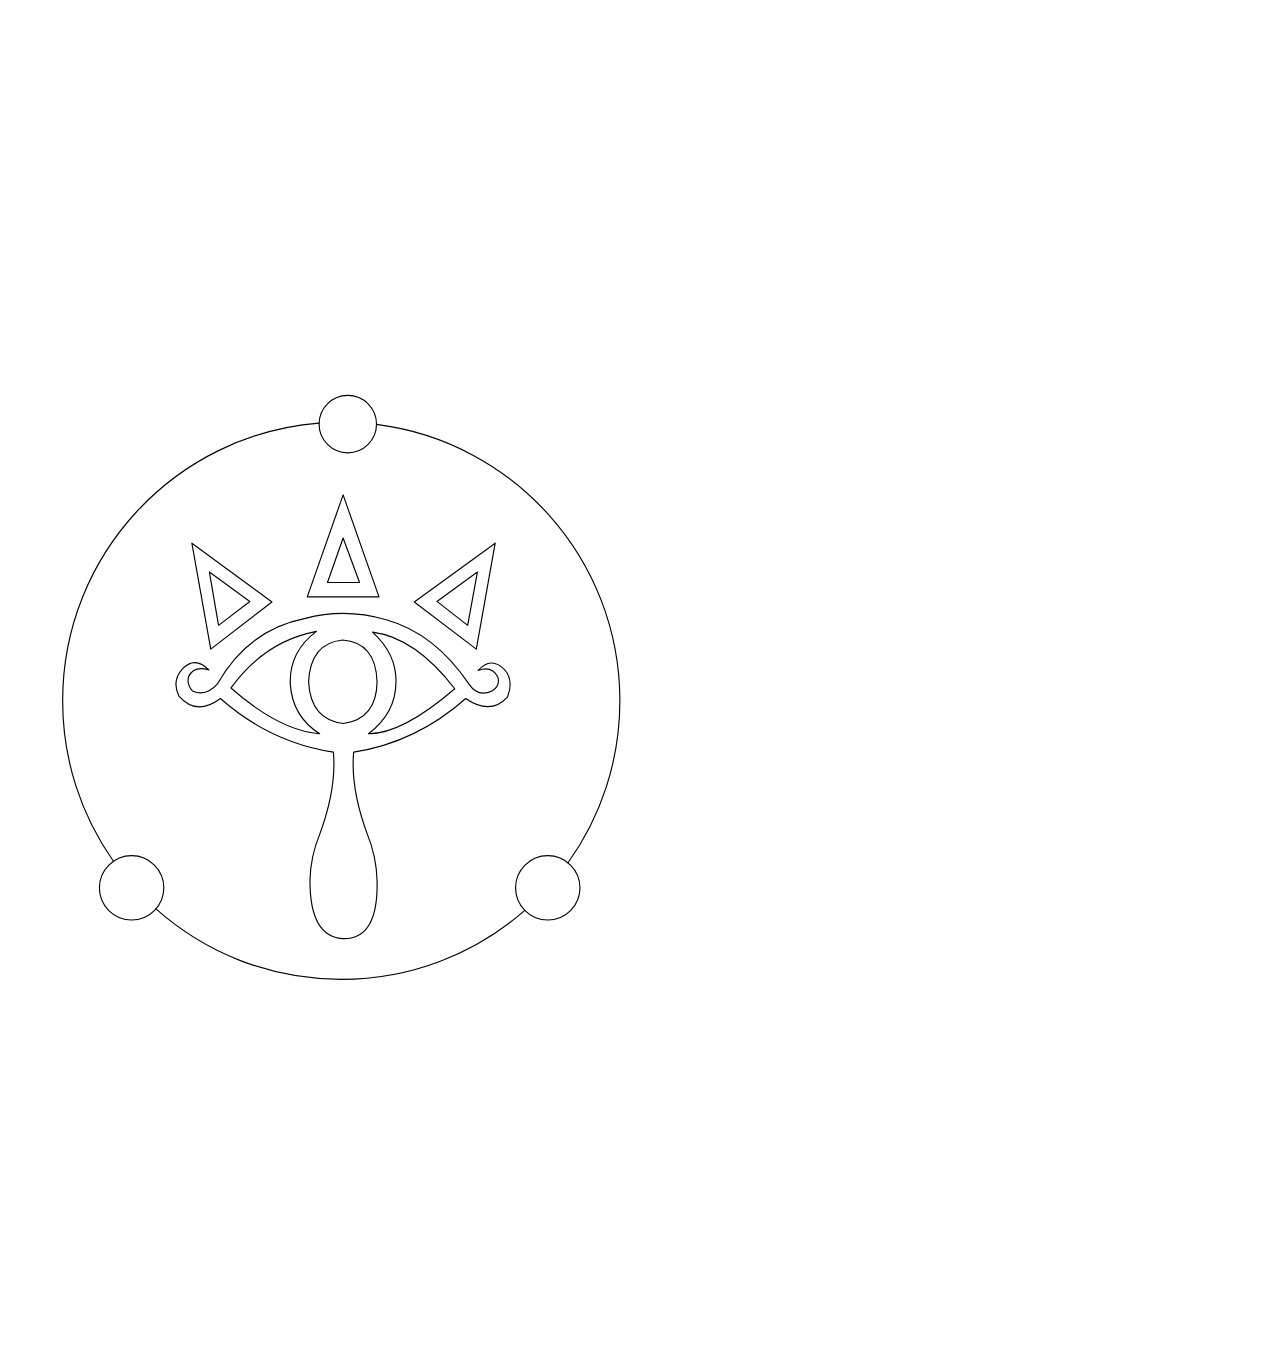
==== index.html @ 5064c21f "index.html" ====
<!DOCTYPE html>
<html>

    <head>
        <meta charset="utf-8">
        <link rel="stylesheet" type="text/css" href="css/styles.css">
        <link rel="stylesheet" type="text/css" href="css/animate.css">
     </head>
    <body>
    	<div class="graficoanimado"> 
			<svg version="1.1" id="Capa_3" xmlns="http://www.w3.org/2000/svg" xmlns:xlink="http://www.w3.org/1999/xlink" x="0px" y="0px"
				 width="50%" height="1349.932px" viewBox="0 0 1088.946 1349.932" enable-background="new 0 0 1088.946 1349.932"
				 xml:space="preserve">
			<g class="ojo animated bounceIn">
				<path fill="none" stroke="#000000" stroke-width="2" stroke-linecap="round" stroke-linejoin="round" d="M855.209,651.529
					c11.148,11.77,13.012,27.566,5.578,47.381c-19.514,21.677-43.522,22.609-72.012,2.785
					c-56.986,50.486-121.404,81.298-193.248,92.447c-3.715,41.81,4.188,89.041,23.699,141.682
					c10.217,24.781,15.787,51.416,16.719,79.904c1.545,65.971-17.19,99.258-56.205,99.879h-1.393
					c-38.715-1.553-58.068-34.84-58.068-99.879c0.613-27.869,6.183-54.504,16.719-79.904c19.512-52.641,27.407-99.871,23.69-141.682
					c-72.783-11.148-137.663-41.961-194.641-92.447c-27.566,20.444-51.408,19.052-71.541-4.177
					c-8.675-17.651-6.501-33.438,6.509-47.381c14.245-14.245,29.261-13.473,45.058,2.323c-16.728-5.268-28.338-1.552-34.84,11.149
					c-2.483,8.976-0.31,17.34,6.501,25.083c15.788,6.811,30.041,2.945,42.742-11.618c35.921-62.867,86.549-100.643,151.898-113.344
					c45.217-12.382,91.667-11.61,139.366,2.324c55.434,15.486,102.967,52.498,142.613,111.02c10.527,15.804,24,19.521,40.418,11.148
					c8.977-5.88,12.072-13.624,9.285-23.221c-6.81-13.623-18.119-17.5-33.906-11.618C825.015,636.975,840.033,636.354,855.209,651.529
					L855.209,651.529L855.209,651.529z"/>
				<path fill="none" stroke="#000000" stroke-width="2" stroke-linecap="round" stroke-linejoin="round" d="M384.168,683.584
					c55.435,48.933,106.372,75.257,152.83,78.966c-31.593-20.127-48.472-48.926-50.636-86.399
					c-1.242-36.542,13.783-66.583,45.065-90.123C472.269,597.177,423.184,629.694,384.168,683.584L384.168,683.584L384.168,683.584z"/>
				<path fill="none" stroke="#000000" stroke-width="2" stroke-linecap="round" stroke-linejoin="round" d="M769.732,684.977
					c-44.906-58.53-92.135-91.046-141.68-97.556c27.557,25.083,41.029,53.58,40.41,85.476c0,35.93-15.799,65.812-47.381,89.654
					C660.097,762.55,709.652,736.694,769.732,684.977L769.732,684.977L769.732,684.977z"/>
				<path fill="none" stroke="#000000" stroke-width="2" stroke-linecap="round" stroke-linejoin="round" d="M635.945,672.897
					c-1.553-45.217-21.375-69.218-59.46-72.003c-36.861,3.717-56.366,27.717-58.53,72.003c2.165,43.673,22.29,67.673,60.392,72.001
					C616.123,739.33,635.324,715.328,635.945,672.897L635.945,672.897L635.945,672.897z"/>
			</g>
			<g class="pestañas animated bounceIn">
				<polygon fill="none" stroke="#000000" stroke-width="2" stroke-linecap="round" stroke-linejoin="round" points="806.896,616.691 
					700.054,535.393 839.412,434.122 806.896,616.691 	"/>
				<polygon fill="none" stroke="#000000" stroke-width="2" stroke-linecap="round" stroke-linejoin="round" points="792.031,575.811 
					808.758,483.826 739.072,534.461 792.031,575.811 	"/>
				<polygon fill="none" stroke="#000000" stroke-width="2" stroke-linecap="round" stroke-linejoin="round" points="316.804,434.122 
					454.777,535.393 349.328,616.691 316.804,434.122 	"/>
				<polygon fill="none" stroke="#000000" stroke-width="2" stroke-linecap="round" stroke-linejoin="round" points="347.005,483.826 
					362.801,575.811 416.683,534.461 347.005,483.826 	"/>
				<polygon fill="none" stroke="#000000" stroke-width="2" stroke-linecap="round" stroke-linejoin="round" points="577.415,350.97 
					639.201,526.568 515.631,526.568 577.415,350.97 	"/>
				<polygon fill="none" stroke="#000000" stroke-width="2" stroke-linecap="round" stroke-linejoin="round" points="605.754,501.947 
					577.415,425.296 550.47,501.947 605.754,501.947 	"/>
			</g>
			<g class="circulo animated bounceIn">
				<path fill="none" stroke="#000000" stroke-width="2" stroke-linecap="round" stroke-linejoin="round" d="M254.991,1064.223
					c84.83,75.58,196.66,121.51,319.22,121.51c121.12,0,231.77-44.86,316.24-118.89"/>
				<path fill="none" stroke="#000000" stroke-width="2" stroke-linecap="round" stroke-linejoin="round" d="M634.931,229.453
					c236.45,29.84,419.33,231.68,419.33,476.24c0,104.08-33.12,200.42-89.4,279.06"/>
				<path fill="none" stroke="#000000" stroke-width="2" stroke-linecap="round" stroke-linejoin="round" d="M181.691,982.113
					c-55.14-78.15-87.53-173.5-87.53-276.42c0-252.28,194.6-459.1,441.88-478.55"/>
				
					<circle fill="none" stroke="#000000" stroke-width="2" stroke-linecap="round" stroke-linejoin="round" cx="585.472" cy="228.964" r="49.474"/>
				
					<circle fill="none" stroke="#000000" stroke-width="2" stroke-linecap="round" stroke-linejoin="round" cx="212.989" cy="1027.948" r="55.497"/>
				
					<circle fill="none" stroke="#000000" stroke-width="2" stroke-linecap="round" stroke-linejoin="round" cx="930.03" cy="1027.948" r="55.497"/>
			</g>
			</svg>
		</div>  
    </body>
</html>
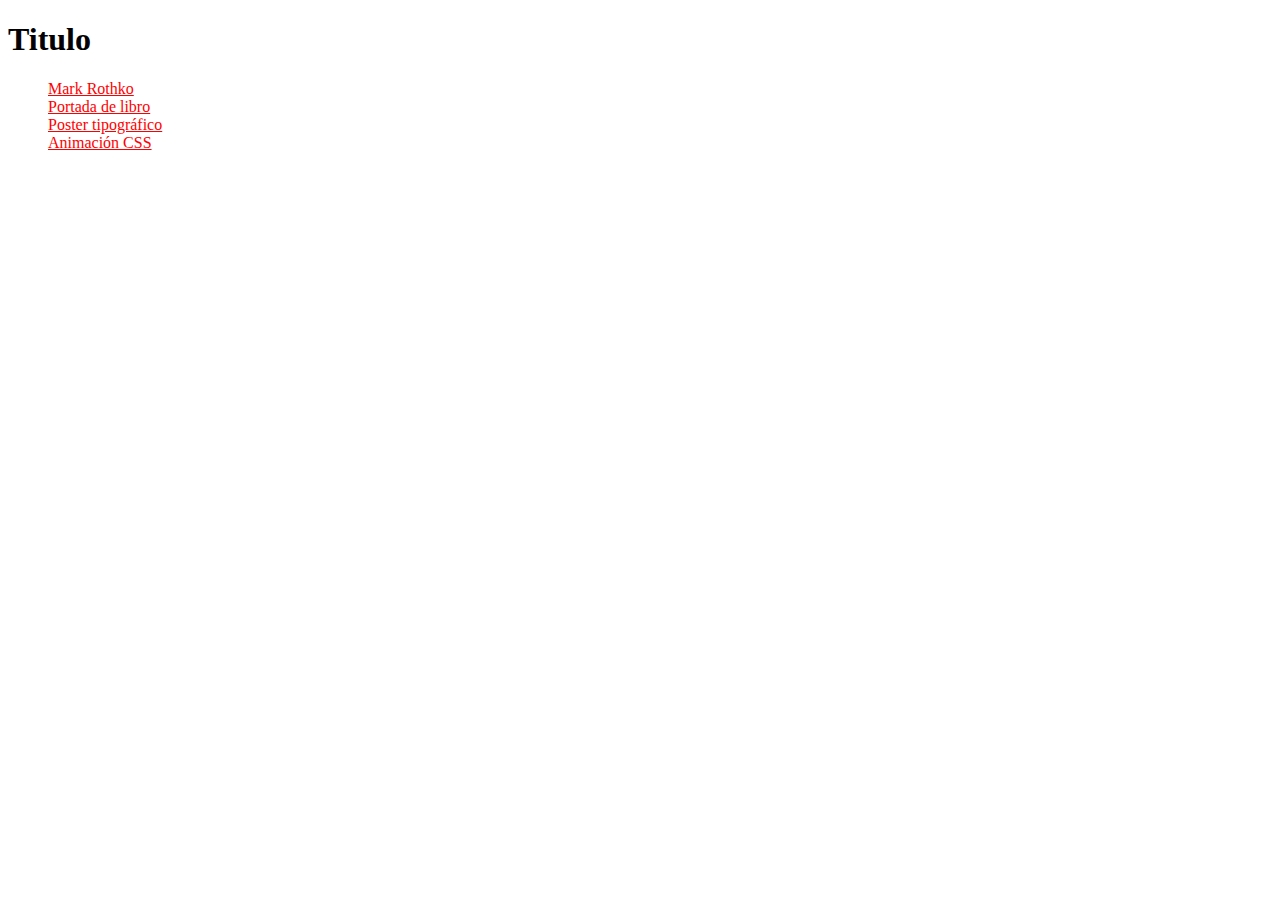
==== commit 3dd0bb1b: "Estructura básica" ====
--- a/index.html
+++ b/index.html
@@ -4,64 +4,15 @@
     <head>
         <meta charset="utf-8">
         <link rel="stylesheet" type="text/css" href="css/styles.css">
-        <link rel="stylesheet" type="text/css" href="css/animate.css">
      </head>
     <body>
-    	<div class="graficoanimado"> 
-			<svg version="1.1" id="Capa_3" xmlns="http://www.w3.org/2000/svg" xmlns:xlink="http://www.w3.org/1999/xlink" x="0px" y="0px"
-				 width="50%" height="1349.932px" viewBox="0 0 1088.946 1349.932" enable-background="new 0 0 1088.946 1349.932"
-				 xml:space="preserve">
-			<g class="ojo animated bounceIn">
-				<path fill="none" stroke="#000000" stroke-width="2" stroke-linecap="round" stroke-linejoin="round" d="M855.209,651.529
-					c11.148,11.77,13.012,27.566,5.578,47.381c-19.514,21.677-43.522,22.609-72.012,2.785
-					c-56.986,50.486-121.404,81.298-193.248,92.447c-3.715,41.81,4.188,89.041,23.699,141.682
-					c10.217,24.781,15.787,51.416,16.719,79.904c1.545,65.971-17.19,99.258-56.205,99.879h-1.393
-					c-38.715-1.553-58.068-34.84-58.068-99.879c0.613-27.869,6.183-54.504,16.719-79.904c19.512-52.641,27.407-99.871,23.69-141.682
-					c-72.783-11.148-137.663-41.961-194.641-92.447c-27.566,20.444-51.408,19.052-71.541-4.177
-					c-8.675-17.651-6.501-33.438,6.509-47.381c14.245-14.245,29.261-13.473,45.058,2.323c-16.728-5.268-28.338-1.552-34.84,11.149
-					c-2.483,8.976-0.31,17.34,6.501,25.083c15.788,6.811,30.041,2.945,42.742-11.618c35.921-62.867,86.549-100.643,151.898-113.344
-					c45.217-12.382,91.667-11.61,139.366,2.324c55.434,15.486,102.967,52.498,142.613,111.02c10.527,15.804,24,19.521,40.418,11.148
-					c8.977-5.88,12.072-13.624,9.285-23.221c-6.81-13.623-18.119-17.5-33.906-11.618C825.015,636.975,840.033,636.354,855.209,651.529
-					L855.209,651.529L855.209,651.529z"/>
-				<path fill="none" stroke="#000000" stroke-width="2" stroke-linecap="round" stroke-linejoin="round" d="M384.168,683.584
-					c55.435,48.933,106.372,75.257,152.83,78.966c-31.593-20.127-48.472-48.926-50.636-86.399
-					c-1.242-36.542,13.783-66.583,45.065-90.123C472.269,597.177,423.184,629.694,384.168,683.584L384.168,683.584L384.168,683.584z"/>
-				<path fill="none" stroke="#000000" stroke-width="2" stroke-linecap="round" stroke-linejoin="round" d="M769.732,684.977
-					c-44.906-58.53-92.135-91.046-141.68-97.556c27.557,25.083,41.029,53.58,40.41,85.476c0,35.93-15.799,65.812-47.381,89.654
-					C660.097,762.55,709.652,736.694,769.732,684.977L769.732,684.977L769.732,684.977z"/>
-				<path fill="none" stroke="#000000" stroke-width="2" stroke-linecap="round" stroke-linejoin="round" d="M635.945,672.897
-					c-1.553-45.217-21.375-69.218-59.46-72.003c-36.861,3.717-56.366,27.717-58.53,72.003c2.165,43.673,22.29,67.673,60.392,72.001
-					C616.123,739.33,635.324,715.328,635.945,672.897L635.945,672.897L635.945,672.897z"/>
-			</g>
-			<g class="pestañas animated bounceIn">
-				<polygon fill="none" stroke="#000000" stroke-width="2" stroke-linecap="round" stroke-linejoin="round" points="806.896,616.691 
-					700.054,535.393 839.412,434.122 806.896,616.691 	"/>
-				<polygon fill="none" stroke="#000000" stroke-width="2" stroke-linecap="round" stroke-linejoin="round" points="792.031,575.811 
-					808.758,483.826 739.072,534.461 792.031,575.811 	"/>
-				<polygon fill="none" stroke="#000000" stroke-width="2" stroke-linecap="round" stroke-linejoin="round" points="316.804,434.122 
-					454.777,535.393 349.328,616.691 316.804,434.122 	"/>
-				<polygon fill="none" stroke="#000000" stroke-width="2" stroke-linecap="round" stroke-linejoin="round" points="347.005,483.826 
-					362.801,575.811 416.683,534.461 347.005,483.826 	"/>
-				<polygon fill="none" stroke="#000000" stroke-width="2" stroke-linecap="round" stroke-linejoin="round" points="577.415,350.97 
-					639.201,526.568 515.631,526.568 577.415,350.97 	"/>
-				<polygon fill="none" stroke="#000000" stroke-width="2" stroke-linecap="round" stroke-linejoin="round" points="605.754,501.947 
-					577.415,425.296 550.47,501.947 605.754,501.947 	"/>
-			</g>
-			<g class="circulo animated bounceIn">
-				<path fill="none" stroke="#000000" stroke-width="2" stroke-linecap="round" stroke-linejoin="round" d="M254.991,1064.223
-					c84.83,75.58,196.66,121.51,319.22,121.51c121.12,0,231.77-44.86,316.24-118.89"/>
-				<path fill="none" stroke="#000000" stroke-width="2" stroke-linecap="round" stroke-linejoin="round" d="M634.931,229.453
-					c236.45,29.84,419.33,231.68,419.33,476.24c0,104.08-33.12,200.42-89.4,279.06"/>
-				<path fill="none" stroke="#000000" stroke-width="2" stroke-linecap="round" stroke-linejoin="round" d="M181.691,982.113
-					c-55.14-78.15-87.53-173.5-87.53-276.42c0-252.28,194.6-459.1,441.88-478.55"/>
-				
-					<circle fill="none" stroke="#000000" stroke-width="2" stroke-linecap="round" stroke-linejoin="round" cx="585.472" cy="228.964" r="49.474"/>
-				
-					<circle fill="none" stroke="#000000" stroke-width="2" stroke-linecap="round" stroke-linejoin="round" cx="212.989" cy="1027.948" r="55.497"/>
-				
-					<circle fill="none" stroke="#000000" stroke-width="2" stroke-linecap="round" stroke-linejoin="round" cx="930.03" cy="1027.948" r="55.497"/>
-			</g>
-			</svg>
-		</div>  
+    	<h1>Titulo</h1>
+    	<ul class="lista-principal">
+    		<li> <a href="01/index.html"> Mark Rothko </a> </li>
+    		<li> <a href=""> Portada de libro </a> </li>
+    		<li> <a href=""> Poster tipográfico </a> </li>
+    		<li> <a href=""> Animación CSS </a> </li> 
+    	</ul>
+
     </body>
 </html>--- a/css/styles.css
+++ b/css/styles.css
@@ -0,0 +1,12 @@
+body {
+background: white;
+}
+.lista-principal {
+	list-style: none;
+}
+.lista-principal a {
+	color: red;
+}
+.lista-principal a:hover {
+	color: black;
+}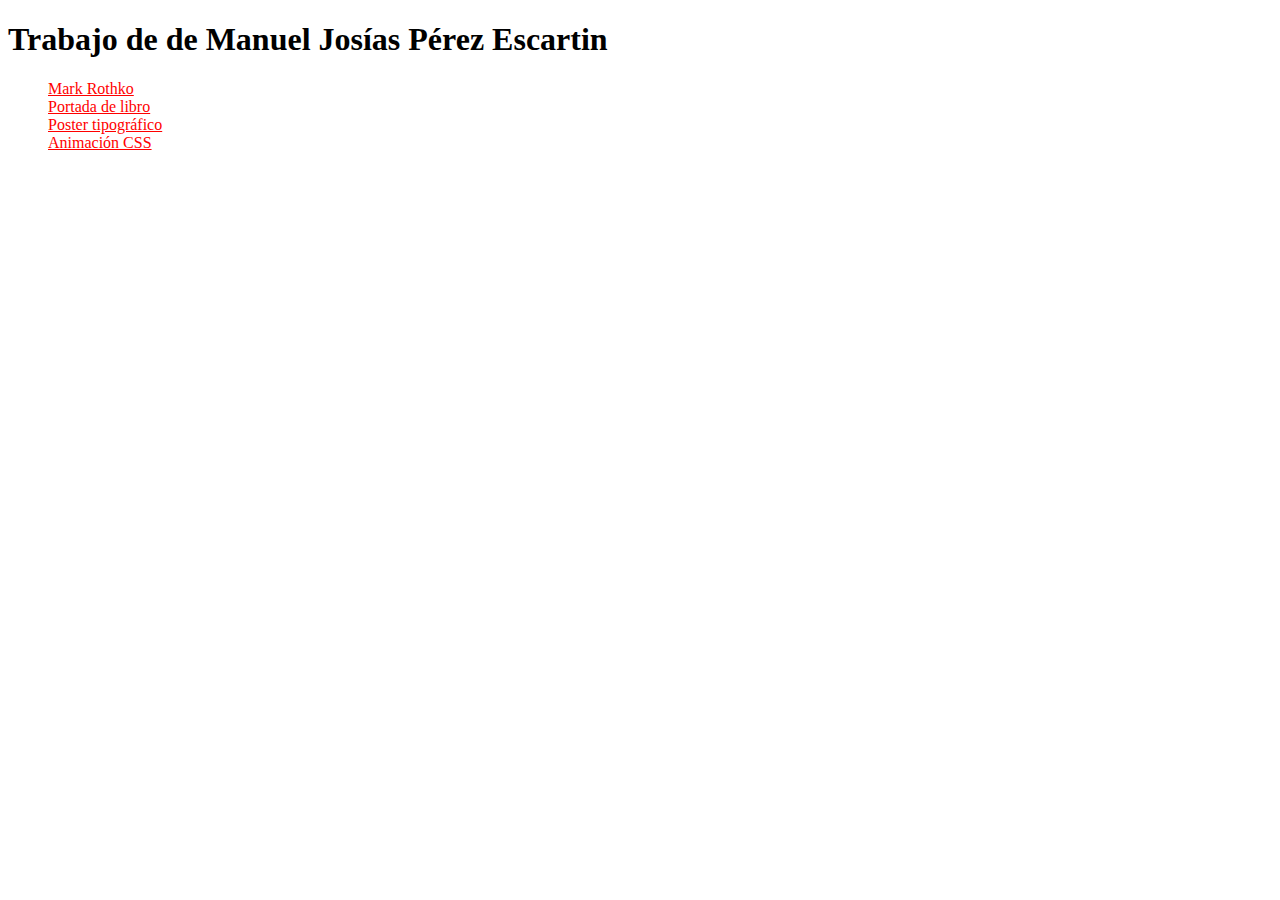
==== commit a5eb8929: "cambios" ====
--- a/index.html
+++ b/index.html
@@ -6,12 +6,13 @@
         <link rel="stylesheet" type="text/css" href="css/styles.css">
      </head>
     <body>
-    	<h1>Titulo</h1>
+
+    	<h1>Trabajo de de Manuel Josías Pérez Escartin</h1>
     	<ul class="lista-principal">
     		<li> <a href="01/index.html"> Mark Rothko </a> </li>
-    		<li> <a href=""> Portada de libro </a> </li>
-    		<li> <a href=""> Poster tipográfico </a> </li>
-    		<li> <a href=""> Animación CSS </a> </li> 
+    		<li> <a href="02/portada.index.html"> Portada de libro </a> </li>
+    		<li> <a href="03/poster.index.html"> Poster tipográfico </a> </li>
+    		<li> <a href="04/animacion.index.html"> Animación CSS </a> </li> 
     	</ul>
 
     </body>
